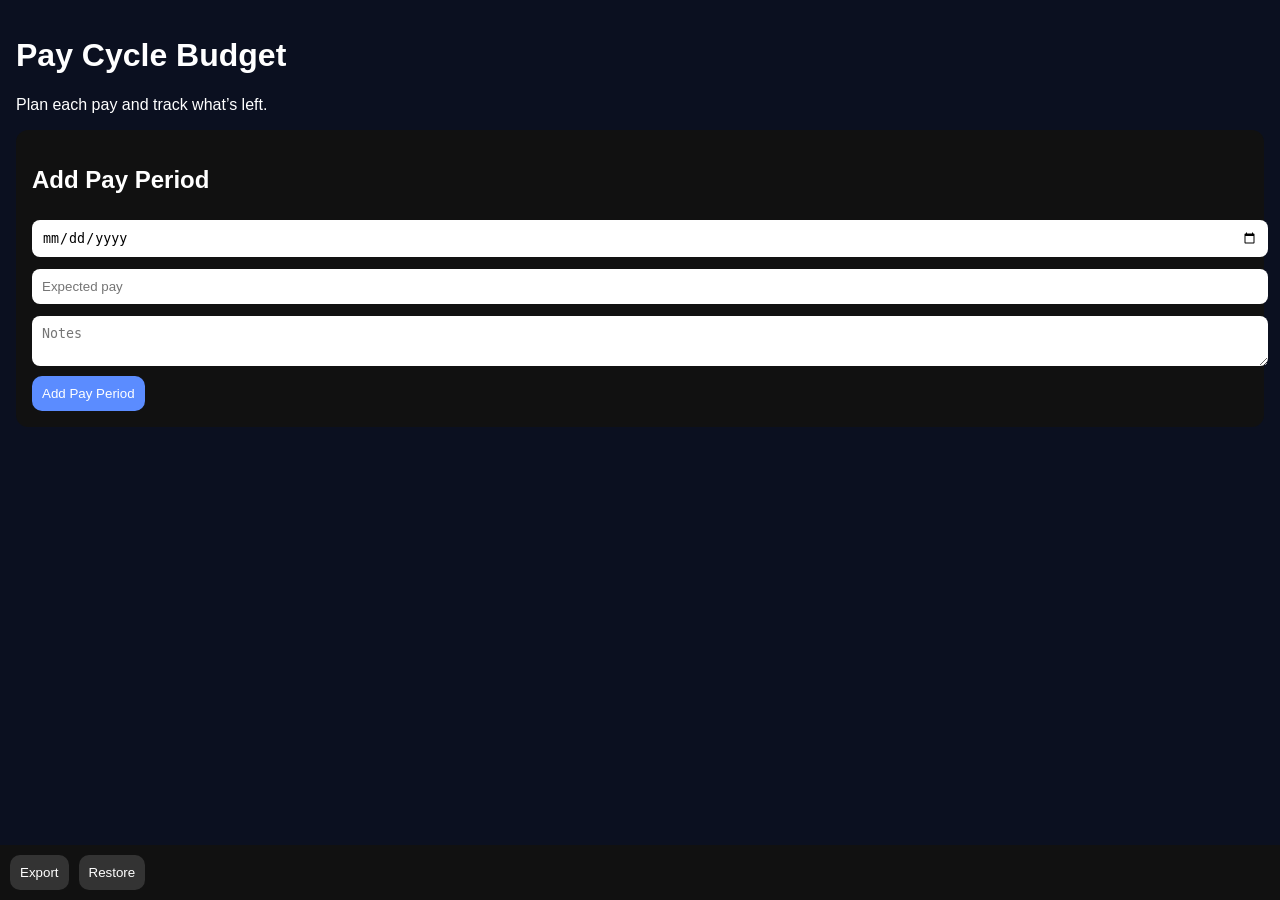
==== index.html @ a3f88817 "Add files via upload" ====
<!doctype html>
<html lang="en">
<head>
<meta charset="utf-8">
<meta name="viewport" content="width=device-width,initial-scale=1">
<title>Pay Cycle Budget</title>
<link rel="stylesheet" href="styles.css">
</head>
<body>

<div class="app-shell">

  <header class="hero">
    <h1>Pay Cycle Budget</h1>
    <p>Plan each pay and track what’s left.</p>
  </header>

  <section id="summary" class="summary-grid"></section>

  <section id="cardsTab">
    <div class="panel">
      <h2>Add Pay Period</h2>

      <input id="payDate" type="date">
      <input id="payAmt" type="number" placeholder="Expected pay">
      <textarea id="payNote" placeholder="Notes"></textarea>

      <button class="btn btn-primary" onclick="addPay()">Add Pay Period</button>
    </div>

    <div id="list"></div>
  </section>

</div>

<footer class="footer-actions">
  <button class="btn btn-secondary" onclick="exportData()">Export</button>
  <button class="btn btn-secondary" onclick="document.getElementById('importFile').click()">Restore</button>
  <input id="importFile" type="file" accept="application/json" style="display:none" onchange="importData(event)">
</footer>

<script src="app.js"></script>
</body>
</html>
---- styles.css ----
body{font-family:Arial;background:#0b1020;color:#fff;margin:0}
.app-shell{padding:16px}
.panel{background:#111;padding:16px;border-radius:12px;margin-bottom:16px}
input,textarea{width:100%;margin:6px 0;padding:10px;border-radius:8px;border:none}
.btn{padding:10px;border-radius:10px;border:none;cursor:pointer}
.btn-primary{background:#5b8cff;color:white}
.btn-secondary{background:#333;color:white}
.footer-actions{position:fixed;bottom:0;left:0;right:0;padding:10px;background:#111;display:flex;gap:10px}
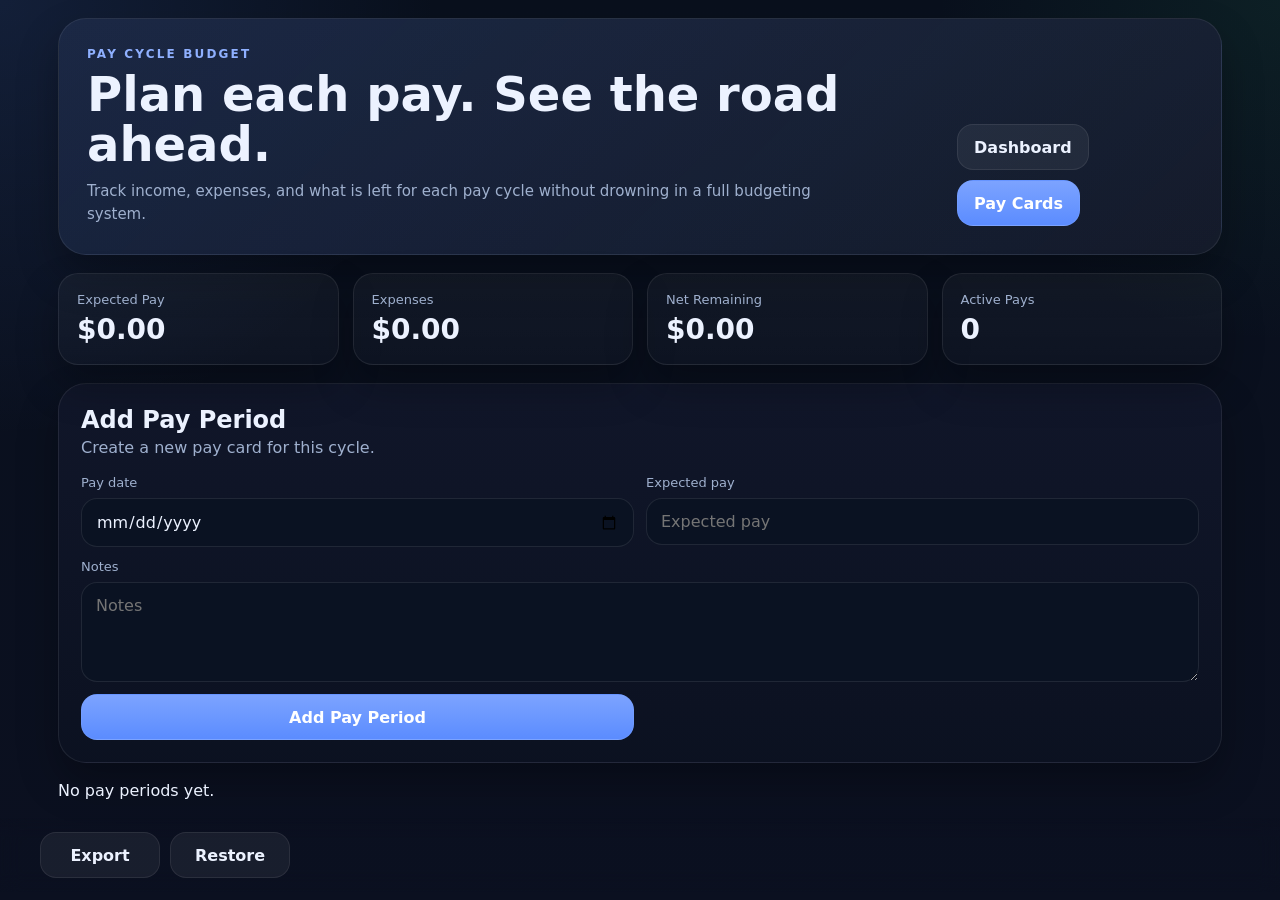
==== commit 4203c23f: "Add files via upload" ====
--- a/index.html
+++ b/index.html
@@ -1,44 +1,74 @@
 <!doctype html>
 <html lang="en">
 <head>
-<meta charset="utf-8">
-<meta name="viewport" content="width=device-width,initial-scale=1">
-<title>Pay Cycle Budget</title>
-<link rel="stylesheet" href="styles.css">
+  <meta charset="utf-8">
+  <meta name="viewport" content="width=device-width,initial-scale=1">
+  <title>Pay Cycle Budget</title>
+  <link rel="stylesheet" href="styles.css">
 </head>
 <body>
+  <div class="app-shell">
+    <header class="hero">
+      <div class="hero-copy">
+        <p class="eyebrow">Pay Cycle Budget</p>
+        <h1>Plan each pay. See the road ahead.</h1>
+        <p class="hero-text">
+          Track income, expenses, and what is left for each pay cycle without drowning in a full budgeting system.
+        </p>
+      </div>
+      <div class="hero-actions">
+        <button class="btn btn-secondary" onclick="showTab('dashboard')">Dashboard</button>
+        <button class="btn btn-primary" onclick="showTab('cards')">Pay Cards</button>
+      </div>
+    </header>
 
-<div class="app-shell">
+    <section id="summary" class="summary-grid"></section>
 
-  <header class="hero">
-    <h1>Pay Cycle Budget</h1>
-    <p>Plan each pay and track what’s left.</p>
-  </header>
+    <section id="cardsTab" class="tab-section">
+      <div class="panel add-pay-panel">
+        <div class="panel-header">
+          <h2>Add Pay Period</h2>
+          <p>Create a new pay card for this cycle.</p>
+        </div>
 
-  <section id="summary" class="summary-grid"></section>
+        <div class="form-grid">
+          <label class="field">
+            <span>Pay date</span>
+            <input id="payDate" type="date">
+          </label>
 
-  <section id="cardsTab">
-    <div class="panel">
-      <h2>Add Pay Period</h2>
+          <label class="field">
+            <span>Expected pay</span>
+            <input id="payAmt" type="number" step="0.01" placeholder="Expected pay">
+          </label>
+        </div>
 
-      <input id="payDate" type="date">
-      <input id="payAmt" type="number" placeholder="Expected pay">
-      <textarea id="payNote" placeholder="Notes"></textarea>
+        <label class="field">
+          <span>Notes</span>
+          <textarea id="payNote" placeholder="Notes"></textarea>
+        </label>
 
-      <button class="btn btn-primary" onclick="addPay()">Add Pay Period</button>
+        <div class="panel-actions">
+          <button class="btn btn-primary" onclick="addPay()">Add Pay Period</button>
+        </div>
+      </div>
+
+      <div class="cards-grid" id="list"></div>
+    </section>
+
+    <section id="dashboardTab" class="tab-section" style="display:none;">
+      <div class="panel" id="dashboard"></div>
+    </section>
+  </div>
+
+  <footer class="bottom-bar">
+    <div class="bottom-bar-inner">
+      <button class="btn btn-secondary" onclick="exportData()">Export</button>
+      <button class="btn btn-secondary" onclick="document.getElementById('importFile').click()">Restore</button>
+      <input id="importFile" type="file" accept="application/json" style="display:none" onchange="importData(event)">
     </div>
+  </footer>
 
-    <div id="list"></div>
-  </section>
-
-</div>
-
-<footer class="footer-actions">
-  <button class="btn btn-secondary" onclick="exportData()">Export</button>
-  <button class="btn btn-secondary" onclick="document.getElementById('importFile').click()">Restore</button>
-  <input id="importFile" type="file" accept="application/json" style="display:none" onchange="importData(event)">
-</footer>
-
-<script src="app.js"></script>
+  <script src="app.js?v=5"></script>
 </body>
 </html>
--- a/styles.css
+++ b/styles.css
@@ -1,8 +1,427 @@
-body{font-family:Arial;background:#0b1020;color:#fff;margin:0}
-.app-shell{padding:16px}
-.panel{background:#111;padding:16px;border-radius:12px;margin-bottom:16px}
-input,textarea{width:100%;margin:6px 0;padding:10px;border-radius:8px;border:none}
-.btn{padding:10px;border-radius:10px;border:none;cursor:pointer}
-.btn-primary{background:#5b8cff;color:white}
-.btn-secondary{background:#333;color:white}
-.footer-actions{position:fixed;bottom:0;left:0;right:0;padding:10px;background:#111;display:flex;gap:10px}
+:root{
+  --bg:#0b1020;
+  --bg-2:#11172a;
+  --panel:#121a2b;
+  --panel-2:#0f1626;
+  --border:rgba(255,255,255,0.08);
+  --text:#ecf2ff;
+  --muted:#9fb0ce;
+  --primary:#5b8cff;
+  --primary-2:#7ca3ff;
+  --danger:#d95c5c;
+  --success:#2ea76a;
+  --warning:#d7a23d;
+  --shadow:0 20px 40px rgba(0,0,0,0.28);
+  --radius-xl:28px;
+  --radius-lg:20px;
+  --radius-md:14px;
+}
+*{box-sizing:border-box}
+html,body{margin:0;padding:0}
+body{
+  font-family:Inter,ui-sans-serif,system-ui,-apple-system,"Segoe UI",Roboto,Arial,sans-serif;
+  background:
+    radial-gradient(circle at top left, rgba(91,140,255,0.12), transparent 28%),
+    radial-gradient(circle at top right, rgba(46,167,106,0.10), transparent 22%),
+    linear-gradient(180deg, #09101d 0%, #0b1020 100%);
+  color:var(--text);
+  min-height:100vh;
+}
+.app-shell{
+  max-width:1200px;
+  margin:0 auto;
+  padding:18px;
+}
+.hero{
+  display:flex;
+  gap:20px;
+  justify-content:space-between;
+  align-items:flex-end;
+  padding:28px;
+  border:1px solid var(--border);
+  border-radius:var(--radius-xl);
+  background:
+    linear-gradient(135deg, rgba(91,140,255,0.12), rgba(255,255,255,0.02)),
+    linear-gradient(180deg, var(--panel) 0%, var(--panel-2) 100%);
+  box-shadow:var(--shadow);
+}
+.eyebrow{
+  margin:0 0 8px;
+  color:#8fb0ff;
+  text-transform:uppercase;
+  letter-spacing:.18em;
+  font-size:12px;
+  font-weight:700;
+}
+.hero h1{
+  margin:0 0 10px;
+  font-size:clamp(2rem,4vw,3rem);
+  line-height:1.05;
+}
+.hero-text{
+  margin:0;
+  max-width:760px;
+  color:var(--muted);
+  font-size:15px;
+  line-height:1.55;
+}
+.hero-actions{
+  display:flex;
+  gap:10px;
+  flex-wrap:wrap;
+}
+.summary-grid{
+  display:grid;
+  grid-template-columns:repeat(4,1fr);
+  gap:14px;
+  margin:18px 0;
+}
+.stat-card{
+  border:1px solid var(--border);
+  border-radius:var(--radius-lg);
+  background:linear-gradient(180deg, rgba(255,255,255,0.04), rgba(255,255,255,0.02));
+  box-shadow:var(--shadow);
+  padding:18px;
+}
+.stat-label{
+  color:var(--muted);
+  font-size:13px;
+  margin-bottom:8px;
+}
+.stat-value{
+  font-size:28px;
+  font-weight:700;
+  line-height:1.1;
+}
+.tab-section{margin-top:16px}
+.panel{
+  border:1px solid var(--border);
+  border-radius:var(--radius-xl);
+  background:linear-gradient(180deg, rgba(17,23,42,0.96), rgba(12,18,33,0.96));
+  box-shadow:var(--shadow);
+  padding:22px;
+}
+.add-pay-panel{margin-bottom:18px}
+.panel-header h2{
+  margin:0 0 4px;
+  font-size:24px;
+}
+.panel-header p{
+  margin:0 0 18px;
+  color:var(--muted);
+}
+.form-grid{
+  display:grid;
+  grid-template-columns:repeat(2,1fr);
+  gap:12px;
+}
+.field{
+  display:flex;
+  flex-direction:column;
+  gap:8px;
+  margin-bottom:12px;
+}
+.field span{
+  color:var(--muted);
+  font-size:13px;
+}
+input,textarea,button{
+  font:inherit;
+}
+input,textarea{
+  width:100%;
+  background:#0a1222;
+  color:var(--text);
+  border:1px solid rgba(255,255,255,0.09);
+  border-radius:16px;
+  padding:13px 14px;
+  outline:none;
+}
+input:focus,textarea:focus{
+  border-color:rgba(91,140,255,0.8);
+  box-shadow:0 0 0 4px rgba(91,140,255,0.14);
+}
+textarea{
+  min-height:100px;
+  resize:vertical;
+}
+ .btn{
+  border:1px solid rgba(255,255,255,0.08);
+  border-radius:16px;
+  padding:12px 16px;
+  cursor:pointer;
+  transition:transform .14s ease, opacity .14s ease, background .14s ease, border-color .14s ease;
+  box-shadow:none;
+  font-weight:600;
+  min-height:46px;
+  display:inline-flex;
+  align-items:center;
+  justify-content:center;
+  text-align:center;
+  white-space:nowrap;
+}
+.btn:hover{transform:translateY(-1px)}
+.btn:active{transform:translateY(0)}
+.btn-primary{
+  background:linear-gradient(180deg, var(--primary-2), var(--primary));
+  color:white;
+  border-color:rgba(124,163,255,0.35);
+}
+.btn-secondary{
+  background:rgba(255,255,255,0.06);
+  color:var(--text);
+  border:1px solid rgba(255,255,255,0.08);
+}
+.btn-danger{
+  background:rgba(217,92,92,0.18);
+  color:#ffb4b4;
+  border:1px solid rgba(217,92,92,0.22);
+}
+.panel-actions{
+  display:grid;
+  grid-template-columns:repeat(2,minmax(0,1fr));
+  gap:12px;
+  margin-top:8px;
+}
+.panel-actions .btn{
+  width:100%;
+}
+.card-actions{
+  display:grid;
+  grid-template-columns:repeat(2,minmax(0,1fr));
+  gap:10px;
+  margin-top:14px;
+}
+.card-actions .btn{
+  width:100%;
+}
+.expense-buttons{
+  display:flex;
+  gap:6px;
+  justify-content:flex-end;
+  margin-top:8px;
+}
+.tick{
+  min-width:44px;
+}
+.tick.paid{
+  background:rgba(46,167,106,0.22);
+  color:#a5edc2;
+  border:1px solid rgba(46,167,106,0.25);
+}
+.cards-grid{
+  display:grid;
+  grid-template-columns:repeat(auto-fit,minmax(340px,1fr));
+  gap:16px;
+}
+.pay-card{
+  border:1px solid var(--border);
+  border-radius:26px;
+  background:linear-gradient(180deg, rgba(18,26,43,0.98), rgba(13,19,34,0.98));
+  box-shadow:var(--shadow);
+  overflow:hidden;
+}
+.pay-stripe{height:8px}
+.pay-stripe.ok{background:linear-gradient(90deg, #2ea76a, #58c78e)}
+.pay-stripe.tight{background:linear-gradient(90deg, #d7a23d, #f1ca61)}
+.pay-stripe.red{background:linear-gradient(90deg, #d95c5c, #ef8b8b)}
+.pay-content{padding:18px}
+.pay-head{
+  display:flex;
+  justify-content:space-between;
+  align-items:flex-start;
+  gap:12px;
+}
+.pay-date{
+  font-size:20px;
+  font-weight:700;
+  margin-bottom:6px;
+}
+.pay-note{
+  color:var(--muted);
+  font-size:13px;
+  line-height:1.45;
+}
+.badge{
+  padding:7px 11px;
+  border-radius:999px;
+  font-size:12px;
+  font-weight:700;
+  border:1px solid transparent;
+}
+.badge.ok{background:rgba(46,167,106,0.16);color:#90e1b3;border-color:rgba(46,167,106,0.22)}
+.badge.tight{background:rgba(215,162,61,0.16);color:#ffd98b;border-color:rgba(215,162,61,0.22)}
+.badge.red{background:rgba(217,92,92,0.16);color:#ffb3b3;border-color:rgba(217,92,92,0.22)}
+.money-grid{
+  display:grid;
+  grid-template-columns:repeat(3,1fr);
+  gap:10px;
+  margin:16px 0 14px;
+}
+.money-box{
+  border:1px solid rgba(255,255,255,0.08);
+  border-radius:18px;
+  background:rgba(255,255,255,0.03);
+  padding:14px;
+}
+.money-label{
+  font-size:12px;
+  color:var(--muted);
+  margin-bottom:8px;
+}
+.money-value{
+  font-size:18px;
+  font-weight:700;
+}
+.expenses-wrap{
+  margin-top:14px;
+  padding-top:14px;
+  border-top:1px solid rgba(255,255,255,0.08);
+}
+.expense-list{
+  display:grid;
+  gap:10px;
+}
+.expense-row{
+  display:grid;
+  grid-template-columns:minmax(0,1fr) auto;
+  gap:10px;
+  padding:12px;
+  border:1px solid rgba(255,255,255,0.07);
+  border-radius:18px;
+  background:rgba(10,18,34,0.88);
+  align-items:start;
+}
+.expense-row.paid{
+  opacity:.55;
+}
+.expense-name{
+  font-weight:600;
+  white-space:nowrap;
+  overflow:hidden;
+  text-overflow:ellipsis;
+}
+.expense-cat{
+  margin-top:4px;
+  color:var(--muted);
+  font-size:12px;
+}
+.expense-right{
+  min-width:118px;
+  text-align:right;
+}
+.expense-amount{
+  font-weight:700;
+  margin-bottom:8px;
+}
+.tick{
+  min-width:42px;
+}
+.tick.paid{
+  background:rgba(46,167,106,0.22);
+  color:#a5edc2;
+  border:1px solid rgba(46,167,106,0.25);
+}
+.empty-state{
+  color:var(--muted);
+  padding:12px 0 2px;
+}
+.dashboard-title{
+  margin:0 0 6px;
+  font-size:24px;
+}
+.dashboard-text{
+  margin:0 0 18px;
+  color:var(--muted);
+}
+.dashboard-list{
+  display:grid;
+  gap:10px;
+  margin-bottom:18px;
+}
+.dashboard-row{
+  display:grid;
+  grid-template-columns:1.2fr 1fr 1fr 1fr;
+  gap:10px;
+  align-items:center;
+  border:1px solid rgba(255,255,255,0.07);
+  border-radius:18px;
+  background:rgba(10,18,34,0.88);
+  padding:14px;
+}
+.dashboard-row.header{
+  background:transparent;
+  border-style:dashed;
+  color:var(--muted);
+  font-size:12px;
+  text-transform:uppercase;
+  letter-spacing:.06em;
+}
+.remain-ok{color:#90e1b3;font-weight:700}
+.remain-tight{color:#ffd98b;font-weight:700}
+.remain-red{color:#ffb3b3;font-weight:700}
+.chart-card{
+  border:1px solid rgba(255,255,255,0.07);
+  border-radius:20px;
+  background:rgba(10,18,34,0.88);
+  padding:16px;
+}
+.chart-title{
+  margin:0 0 10px;
+  font-size:18px;
+}
+.chart-wrap{
+  width:100%;
+}
+#monthlyChart{
+  width:100%;
+  height:280px;
+  background:rgba(255,255,255,0.02);
+  border-radius:16px;
+  display:block;
+}
+@media (max-width:900px){
+  .summary-grid{grid-template-columns:repeat(2,1fr)}
+  .hero{flex-direction:column;align-items:flex-start}
+}
+@media (max-width:760px){
+  .money-grid{grid-template-columns:1fr}
+  .dashboard-row{grid-template-columns:1fr;gap:8px}
+  .dashboard-row.header{display:none}
+}
+@media (max-width:640px){
+  .form-grid,.summary-grid{grid-template-columns:1fr}
+  .panel-actions,
+  .card-actions{grid-template-columns:1fr 1fr}
+  .app-shell{padding:12px}
+  .panel,.hero{padding:18px}
+}
+
+
+.bottom-bar{
+  position:sticky;
+  bottom:0;
+  padding:14px 18px calc(14px + env(safe-area-inset-bottom));
+  background:linear-gradient(180deg, rgba(11,16,32,0.1), rgba(11,16,32,0.94) 25%);
+  backdrop-filter:blur(10px);
+}
+.bottom-bar-inner{
+  max-width:1200px;
+  margin:0 auto;
+  display:flex;
+  gap:10px;
+  justify-content:flex-start;
+}
+.bottom-bar-inner .btn{
+  min-width:120px;
+}
+@media (max-width:640px){
+  .bottom-bar-inner{
+    display:grid;
+    grid-template-columns:1fr 1fr;
+  }
+  .bottom-bar-inner .btn{
+    width:100%;
+    min-width:0;
+  }
+}
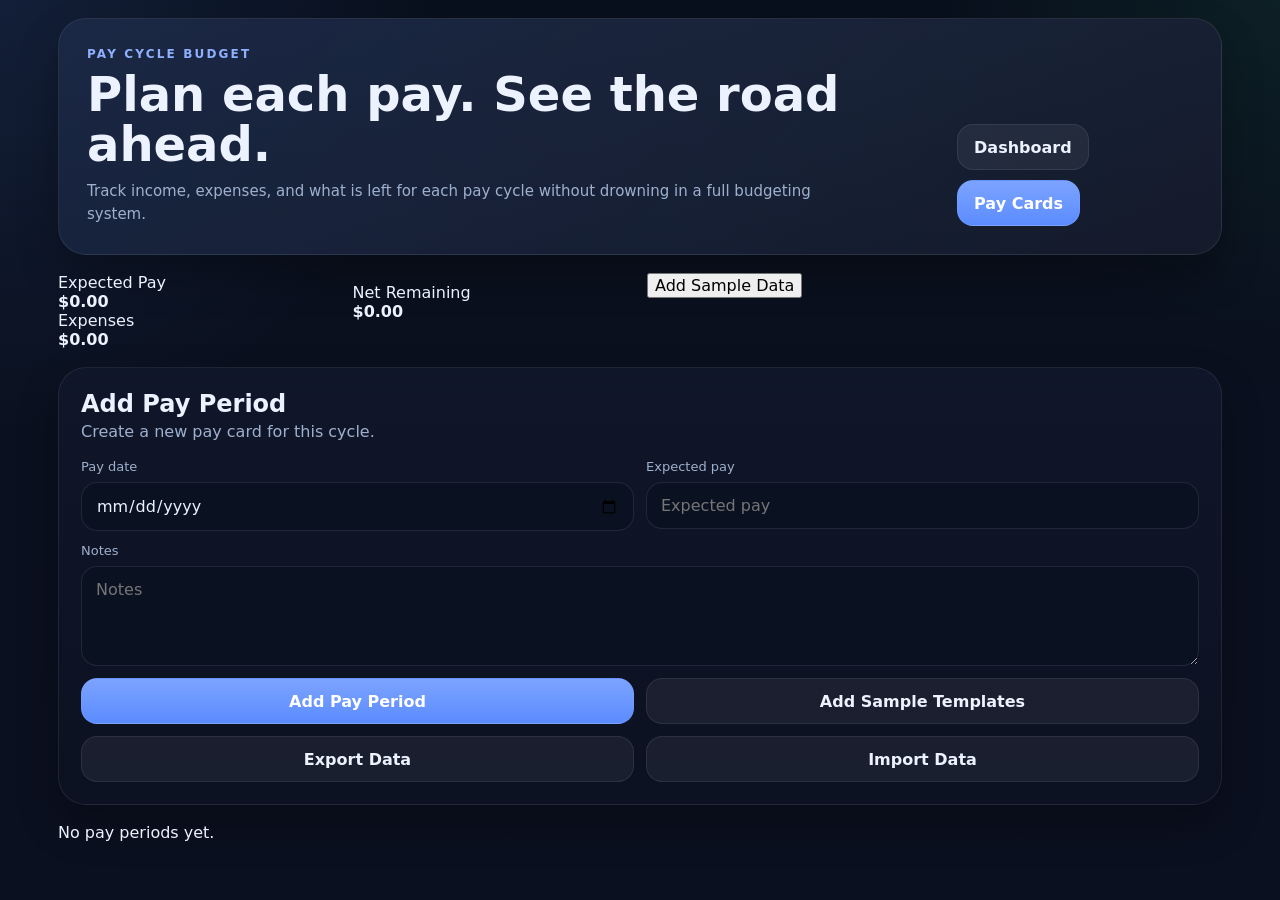
==== commit 25ba1b5d: "Add files via upload" ====
--- a/index.html
+++ b/index.html
@@ -50,6 +50,10 @@
 
         <div class="panel-actions">
           <button class="btn btn-primary" onclick="addPay()">Add Pay Period</button>
+          <button class="btn btn-secondary" onclick="seed()">Add Sample Templates</button>
+          <button class="btn btn-secondary" onclick="exportData()">Export Data</button>
+          <button class="btn btn-secondary" onclick="document.getElementById('importFile').click()">Import Data</button>
+          <input id="importFile" type="file" accept="application/json" style="display:none" onchange="importData(event)">
         </div>
       </div>
 
@@ -61,14 +65,6 @@
     </section>
   </div>
 
-  <footer class="bottom-bar">
-    <div class="bottom-bar-inner">
-      <button class="btn btn-secondary" onclick="exportData()">Export</button>
-      <button class="btn btn-secondary" onclick="document.getElementById('importFile').click()">Restore</button>
-      <input id="importFile" type="file" accept="application/json" style="display:none" onchange="importData(event)">
-    </div>
-  </footer>
-
-  <script src="app.js?v=5"></script>
+  <script src="app.js?v=4"></script>
 </body>
 </html>
--- a/styles.css
+++ b/styles.css
@@ -396,32 +396,3 @@
   .app-shell{padding:12px}
   .panel,.hero{padding:18px}
 }
-
-
-.bottom-bar{
-  position:sticky;
-  bottom:0;
-  padding:14px 18px calc(14px + env(safe-area-inset-bottom));
-  background:linear-gradient(180deg, rgba(11,16,32,0.1), rgba(11,16,32,0.94) 25%);
-  backdrop-filter:blur(10px);
-}
-.bottom-bar-inner{
-  max-width:1200px;
-  margin:0 auto;
-  display:flex;
-  gap:10px;
-  justify-content:flex-start;
-}
-.bottom-bar-inner .btn{
-  min-width:120px;
-}
-@media (max-width:640px){
-  .bottom-bar-inner{
-    display:grid;
-    grid-template-columns:1fr 1fr;
-  }
-  .bottom-bar-inner .btn{
-    width:100%;
-    min-width:0;
-  }
-}
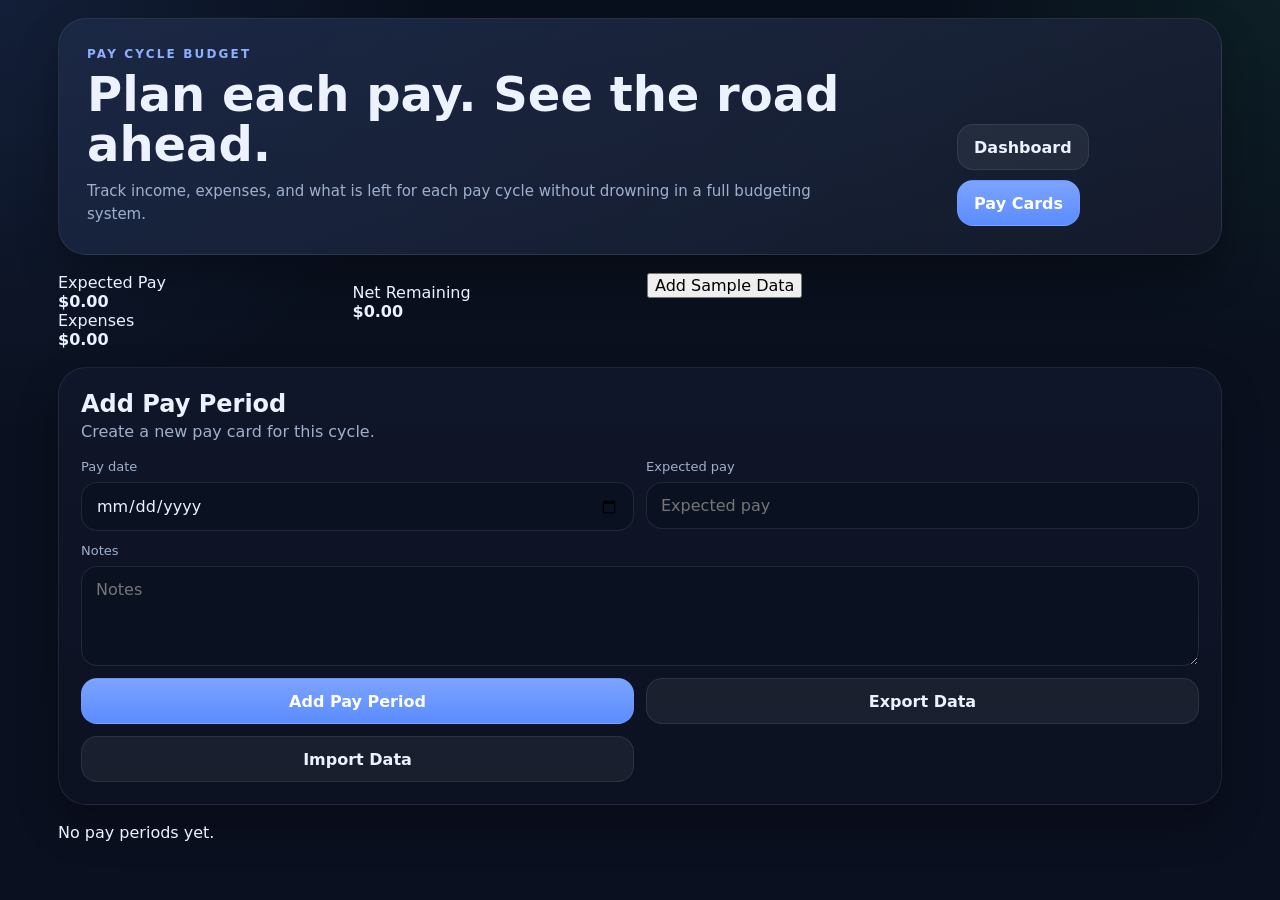
==== commit 22dc54af: "Add files via upload" ====
--- a/index.html
+++ b/index.html
@@ -50,7 +50,6 @@
 
         <div class="panel-actions">
           <button class="btn btn-primary" onclick="addPay()">Add Pay Period</button>
-          <button class="btn btn-secondary" onclick="seed()">Add Sample Templates</button>
           <button class="btn btn-secondary" onclick="exportData()">Export Data</button>
           <button class="btn btn-secondary" onclick="document.getElementById('importFile').click()">Import Data</button>
           <input id="importFile" type="file" accept="application/json" style="display:none" onchange="importData(event)">
--- a/styles.css
+++ b/styles.css
@@ -396,3 +396,32 @@
   .app-shell{padding:12px}
   .panel,.hero{padding:18px}
 }
+
+
+.btn-icon{
+  width:46px;
+  min-width:46px;
+  height:46px;
+  padding:0;
+  display:inline-flex;
+  align-items:center;
+  justify-content:center;
+  font-size:18px;
+}
+
+.card-actions{
+  display:grid;
+  grid-template-columns:1.5fr auto 1fr auto;
+  gap:10px;
+  margin-top:14px;
+}
+
+.card-actions .btn{
+  width:100%;
+}
+
+@media (max-width:640px){
+  .card-actions{
+    grid-template-columns:1fr 46px 1fr 46px;
+  }
+}
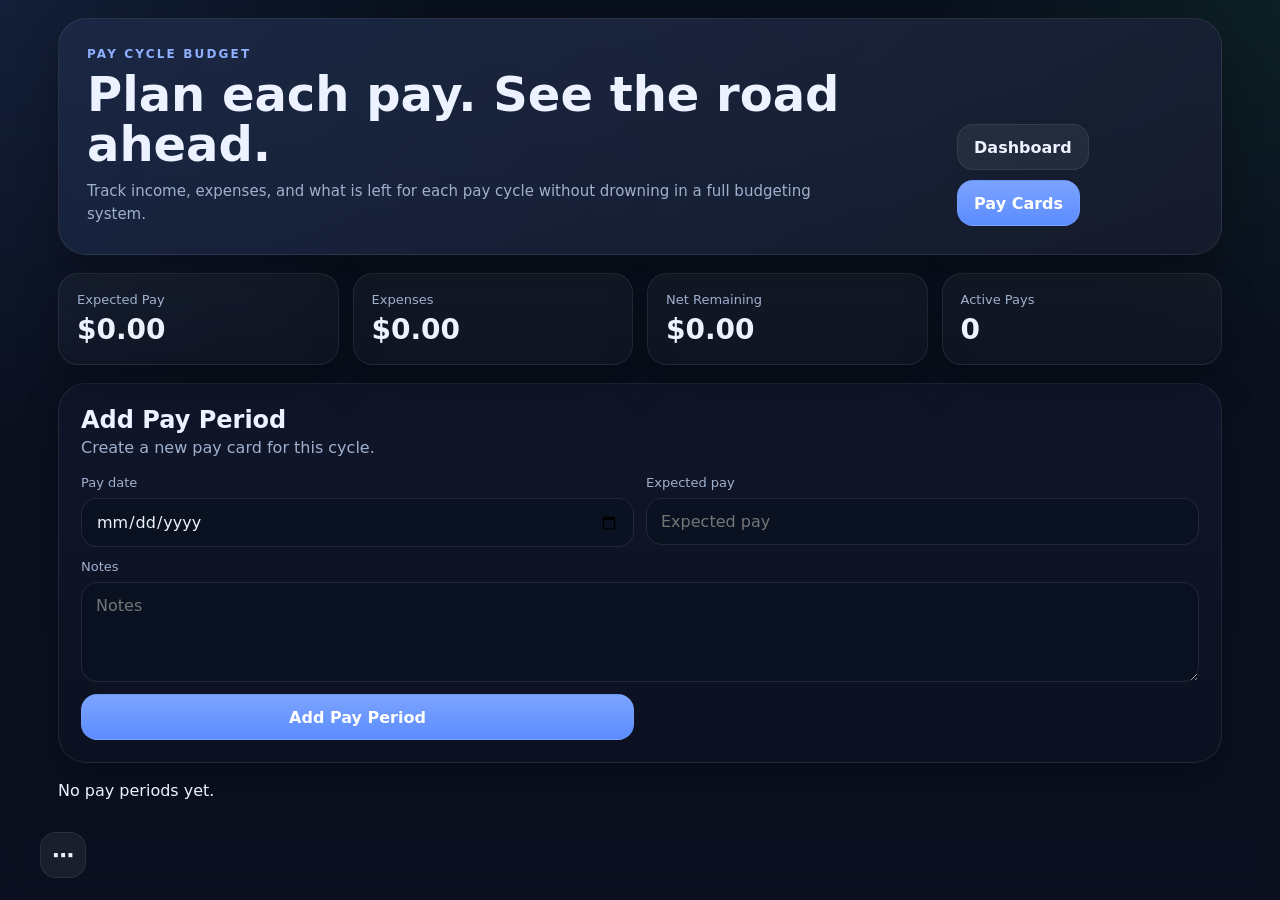
==== commit 5b72a69b: "Add files via upload" ====
--- a/index.html
+++ b/index.html
@@ -50,9 +50,6 @@
 
         <div class="panel-actions">
           <button class="btn btn-primary" onclick="addPay()">Add Pay Period</button>
-          <button class="btn btn-secondary" onclick="exportData()">Export Data</button>
-          <button class="btn btn-secondary" onclick="document.getElementById('importFile').click()">Import Data</button>
-          <input id="importFile" type="file" accept="application/json" style="display:none" onchange="importData(event)">
         </div>
       </div>
 
@@ -64,6 +61,19 @@
     </section>
   </div>
 
-  <script src="app.js?v=4"></script>
+  <footer class="bottom-bar">
+    <div class="bottom-bar-inner">
+      <div class="menu-wrap">
+        <button class="btn btn-secondary menu-btn" onclick="toggleGlobalMenu()" title="Menu">⋯</button>
+        <div id="globalMenu" class="menu-panel" style="display:none;">
+          <button class="btn btn-secondary" onclick="exportData()">Export</button>
+          <button class="btn btn-secondary" onclick="document.getElementById('importFile').click()">Import</button>
+          <input id="importFile" type="file" accept="application/json" style="display:none" onchange="importData(event)">
+        </div>
+      </div>
+    </div>
+  </footer>
+
+  <script src="app.js?v=6"></script>
 </body>
 </html>
--- a/styles.css
+++ b/styles.css
@@ -425,3 +425,97 @@
     grid-template-columns:1fr 46px 1fr 46px;
   }
 }
+
+
+.cards-grid{
+  gap:24px !important;
+}
+
+.pay-card{
+  margin-bottom:6px;
+}
+
+.card-actions{
+  margin-bottom:18px;
+}
+
+.expenses-wrap{
+  margin-top:20px;
+  padding-top:20px;
+}
+
+.expense-list{
+  gap:14px;
+}
+
+.pay-note{
+  margin-bottom:10px;
+}
+
+.money-grid{
+  margin-bottom:18px;
+}
+
+.menu-wrap{
+  position:relative;
+}
+
+.menu-btn{
+  width:46px;
+  min-width:46px;
+  height:46px;
+  padding:0;
+  display:inline-flex;
+  align-items:center;
+  justify-content:center;
+  font-size:22px;
+}
+
+.menu-panel{
+  position:absolute;
+  right:0;
+  top:54px;
+  z-index:20;
+  min-width:150px;
+  background:linear-gradient(180deg, rgba(18,26,43,0.98), rgba(13,19,34,0.98));
+  border:1px solid rgba(255,255,255,0.08);
+  border-radius:16px;
+  box-shadow:0 20px 40px rgba(0,0,0,0.35);
+  padding:8px;
+  display:grid;
+  gap:8px;
+}
+
+.menu-panel .btn{
+  width:100%;
+  justify-content:flex-start;
+  min-height:42px;
+}
+
+@media (max-width:640px){
+  .cards-grid{
+    gap:20px !important;
+  }
+}
+
+.bottom-bar{
+  position:sticky;
+  bottom:0;
+  padding:14px 18px calc(14px + env(safe-area-inset-bottom));
+  background:linear-gradient(180deg, rgba(11,16,32,0.1), rgba(11,16,32,0.94) 25%);
+  backdrop-filter:blur(10px);
+}
+.bottom-bar-inner{
+  max-width:1200px;
+  margin:0 auto;
+  display:flex;
+  gap:10px;
+  justify-content:flex-start;
+}
+
+.pay-card{
+  border:1px solid rgba(120,170,255,0.28) !important;
+}
+.pay-card:hover{
+  border-color:rgba(120,170,255,0.45) !important;
+}
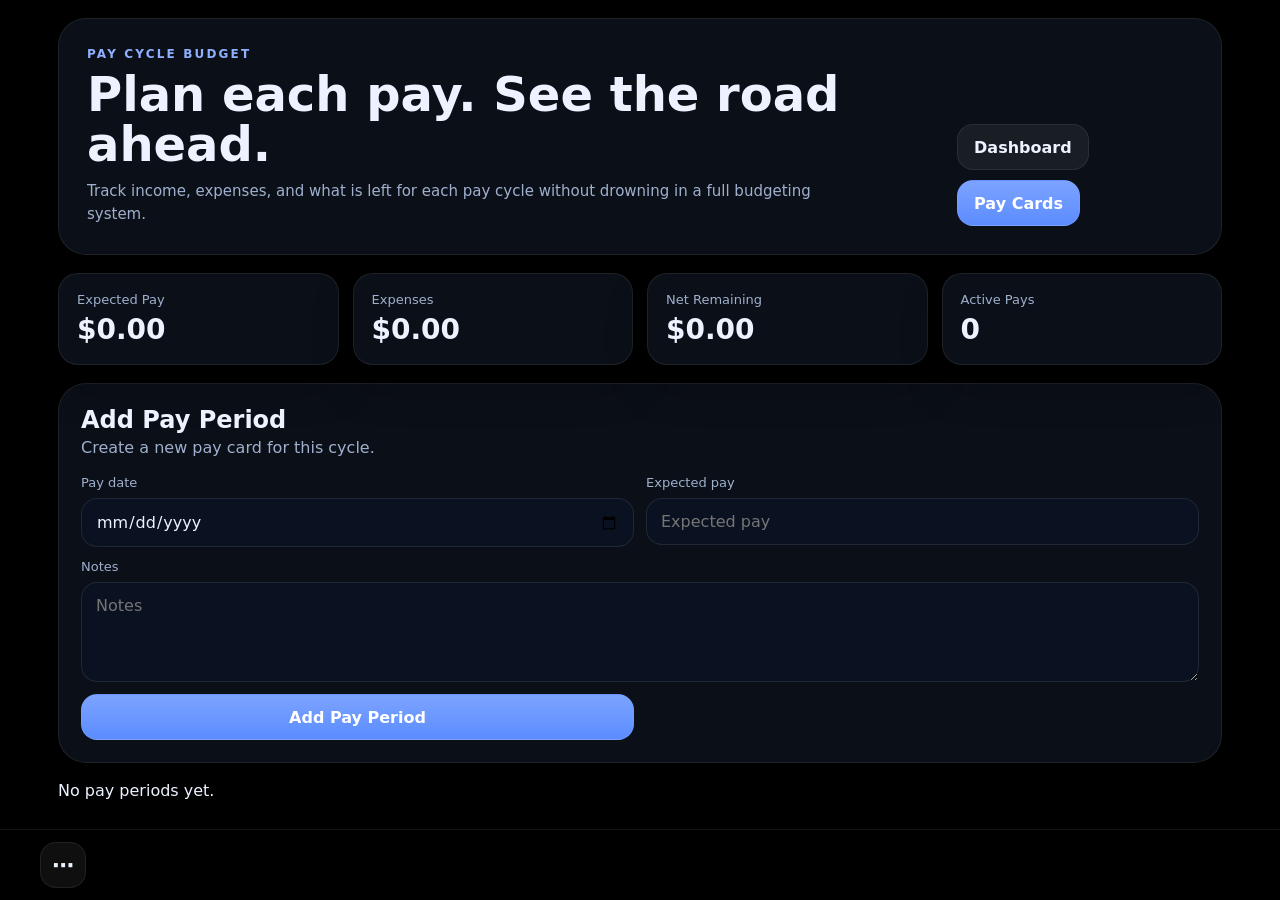
==== commit 21a103a1: "Add files via upload" ====
--- a/index.html
+++ b/index.html
@@ -65,7 +65,7 @@
     <div class="bottom-bar-inner">
       <div class="menu-wrap">
         <button class="btn btn-secondary menu-btn" onclick="toggleGlobalMenu()" title="Menu">⋯</button>
-        <div id="globalMenu" class="menu-panel" style="display:none;">
+        <div id="globalMenu" class="menu-panel menu-panel-up" style="display:none;">
           <button class="btn btn-secondary" onclick="exportData()">Export</button>
           <button class="btn btn-secondary" onclick="document.getElementById('importFile').click()">Import</button>
           <input id="importFile" type="file" accept="application/json" style="display:none" onchange="importData(event)">
--- a/styles.css
+++ b/styles.css
@@ -519,3 +519,97 @@
 .pay-card:hover{
   border-color:rgba(120,170,255,0.45) !important;
 }
+
+
+body{
+  background:#000 !important;
+}
+
+.hero,
+.panel,
+.pay-card,
+.stat-card,
+.dashboard-row,
+.chart-card,
+.expense-row{
+  background:#0b0f17 !important;
+}
+
+.pay-card{
+  border:1px solid rgba(180,180,180,0.30) !important;
+  box-shadow:none !important;
+  padding:18px !important;
+  border-radius:22px !important;
+}
+
+.pay-card:hover{
+  border-color:rgba(220,220,220,0.46) !important;
+}
+
+.cards-grid{
+  gap:24px !important;
+}
+
+.expenses-wrap,
+.exp{
+  margin-top:22px !important;
+  padding-top:18px !important;
+  border-top:1px solid rgba(255,255,255,0.08) !important;
+}
+
+.expense-list{
+  gap:14px !important;
+}
+
+.expense-row{
+  border:1px solid rgba(255,255,255,0.06) !important;
+  border-radius:16px !important;
+  padding:14px !important;
+}
+
+.bottom-bar{
+  position:fixed !important;
+  left:0;
+  right:0;
+  bottom:0;
+  z-index:50;
+  padding:12px 16px calc(12px + env(safe-area-inset-bottom));
+  background:rgba(0,0,0,0.88) !important;
+  backdrop-filter:blur(10px);
+  border-top:1px solid rgba(255,255,255,0.08);
+}
+
+.bottom-bar-inner{
+  max-width:1200px;
+  margin:0 auto;
+  display:flex;
+  justify-content:flex-start;
+}
+
+.menu-panel{
+  position:absolute;
+  right:0;
+  top:54px;
+  z-index:60;
+  min-width:160px;
+  background:#111723 !important;
+  border:1px solid rgba(255,255,255,0.10);
+  border-radius:16px;
+  box-shadow:0 18px 36px rgba(0,0,0,0.45);
+  padding:8px;
+  display:grid;
+  gap:8px;
+}
+
+.menu-panel-up{
+  top:auto !important;
+  bottom:54px !important;
+}
+
+.menu-wrap{
+  position:relative;
+}
+
+.app-shell{
+  padding-bottom:90px !important;
+}
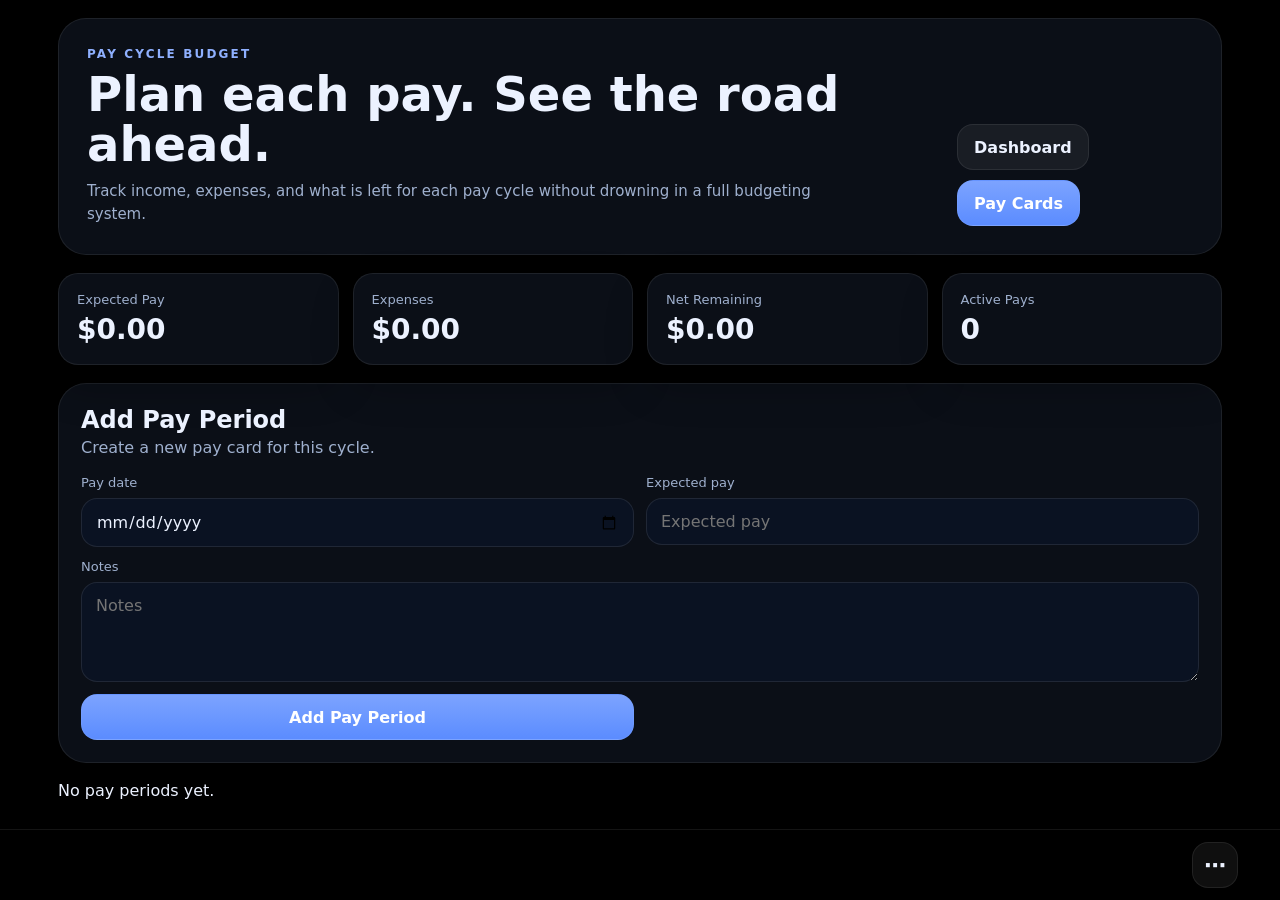
==== commit 913ebb82: "Add files via upload" ====
--- a/index.html
+++ b/index.html
@@ -4,6 +4,11 @@
   <meta charset="utf-8">
   <meta name="viewport" content="width=device-width,initial-scale=1">
   <title>Pay Cycle Budget</title>
+  <link rel="manifest" href="manifest.json">
+  <meta name="theme-color" content="#000000">
+  <link rel="icon" href="icon.svg" type="image/svg+xml">
+  <link rel="apple-touch-icon" href="icon-192.svg">
+
   <link rel="stylesheet" href="styles.css">
 </head>
 <body>
@@ -75,5 +80,14 @@
   </footer>
 
   <script src="app.js?v=6"></script>
+
+  <script>
+    if ('serviceWorker' in navigator) {
+      window.addEventListener('load', function () {
+        navigator.serviceWorker.register('./service-worker.js');
+      });
+    }
+  </script>
+
 </body>
 </html>
--- a/styles.css
+++ b/styles.css
@@ -613,3 +613,296 @@
 .app-shell{
   padding-bottom:90px !important;
 }
+
+
+/* Stronger pay card container separation */
+.pay-card{
+  background:#0b0f17 !important;
+  border:1px solid rgba(210,210,210,0.20) !important;
+  border-radius:24px !important;
+  padding:20px !important;
+  box-shadow:0 10px 28px rgba(0,0,0,0.30) !important;
+  margin-bottom:4px;
+}
+
+.pay-content{
+  padding:0 !important;
+}
+
+.pay-head{
+  margin-bottom:10px;
+}
+
+.money-grid{
+  margin:18px 0 18px !important;
+}
+
+.card-actions{
+  margin-top:12px !important;
+  margin-bottom:22px !important;
+}
+
+.exp,
+.expenses-wrap{
+  margin-top:18px !important;
+  padding-top:18px !important;
+  border-top:1px solid rgba(255,255,255,0.07) !important;
+}
+
+.cards-grid{
+  gap:26px !important;
+}
+
+.expense-row{
+  background:#0f1420 !important;
+}
+
+@media (max-width:640px){
+  .pay-card{
+    padding:18px !important;
+    border-radius:22px !important;
+  }
+  .cards-grid{
+    gap:22px !important;
+  }
+}
+
+
+/* Move 3-dot menu to right properly */
+.bottom-bar-inner{
+  display:flex;
+  justify-content:flex-end !important;
+}
+
+/* Ensure menu opens inside screen */
+.menu-panel{
+  right:0 !important;
+  left:auto !important;
+  max-width:90vw;
+}
+
+/* Prevent overflow off screen */
+.menu-wrap{
+  position:relative;
+}
+
+/* Slight padding tweak */
+.bottom-bar{
+  padding-right:20px !important;
+}
+
+
+/* Divider between pay periods */
+.pay-card{
+  position:relative;
+}
+
+.pay-card + .pay-card{
+  margin-top:28px;
+}
+
+.pay-card + .pay-card::before{
+  content:"";
+  position:absolute;
+  top:-16px;
+  left:10%;
+  width:80%;
+  height:1px;
+  background:rgba(255,255,255,0.25);
+}
+
+
+body{
+  background:#000 !important;
+}
+
+/* Make each pay period a real visible card */
+.pay-card{
+  background:#0b0f17 !important;
+  border:1px solid rgba(210,210,210,0.22) !important;
+  box-shadow:0 10px 24px rgba(0,0,0,0.30) !important;
+}
+
+.cards-grid{
+  gap:24px !important;
+}
+
+/* tighter, clearer metrics row */
+.money-grid{
+  display:grid;
+  grid-template-columns:repeat(3,minmax(0,1fr));
+  gap:12px;
+  margin:18px 0 16px !important;
+}
+
+.money-box{
+  background:#0f1420 !important;
+  border:1px solid rgba(255,255,255,0.06) !important;
+  padding:12px !important;
+}
+
+.money-label{
+  margin-bottom:6px !important;
+  font-size:12px !important;
+  letter-spacing:.02em;
+}
+
+.money-value{
+  display:block;
+  font-size:18px !important;
+  line-height:1.2;
+}
+
+.expenses-wrap{
+  margin-top:20px !important;
+  padding-top:18px !important;
+  border-top:1px solid rgba(255,255,255,0.08) !important;
+}
+
+.expense-list{
+  gap:14px !important;
+}
+
+
+/* Inline expense form */
+.inline-expense-form{
+  margin-top:14px;
+  padding:14px;
+  border:1px solid rgba(255,255,255,0.08);
+  border-radius:18px;
+  background:#0f1420;
+  display:grid;
+  gap:10px;
+}
+.inline-expense-grid{
+  display:grid;
+  grid-template-columns:1.4fr 1fr 1fr;
+  gap:10px;
+}
+.inline-expense-actions{
+  display:flex;
+  gap:10px;
+  flex-wrap:wrap;
+}
+.inline-expense-form input,
+.inline-expense-form select{
+  width:100%;
+  background:#090f19;
+  color:#ecf2ff;
+  border:1px solid rgba(255,255,255,0.08);
+  border-radius:14px;
+  padding:12px 14px;
+  outline:none;
+}
+.inline-expense-form input:focus,
+.inline-expense-form select:focus{
+  border-color:rgba(124,163,255,0.65);
+  box-shadow:0 0 0 4px rgba(91,140,255,0.12);
+}
+@media (max-width:640px){
+  .inline-expense-grid{
+    grid-template-columns:1fr;
+  }
+}
+
+
+.inline-expense-template-row{
+  display:grid;
+  grid-template-columns:1fr;
+  gap:10px;
+}
+.save-template-btn{
+  width:56px;
+  min-width:56px;
+  height:48px;
+  padding:0;
+  display:inline-flex;
+  align-items:center;
+  justify-content:center;
+  font-size:18px;
+}
+@media (min-width:641px){
+  .inline-expense-template-row{
+    grid-template-columns:1fr;
+  }
+}
+
+
+/* Dashboard monthly cards */
+.dashboard-month-grid{
+  display:grid;
+  gap:14px;
+  margin-bottom:18px;
+}
+
+.dashboard-month-card{
+  display:grid;
+  grid-template-columns:repeat(4,minmax(0,1fr));
+  gap:12px;
+  padding:14px;
+  border:1px solid rgba(255,255,255,0.07);
+  border-radius:18px;
+  background:#0f1420;
+  align-items:center;
+}
+
+.dashboard-month-field{
+  min-width:0;
+}
+
+.dashboard-month-label{
+  color:var(--muted, #9fb0ce);
+  font-size:12px;
+  margin-bottom:6px;
+  white-space:nowrap;
+}
+
+.dashboard-month-value{
+  font-weight:700;
+  font-size:18px;
+  line-height:1.2;
+  white-space:nowrap;
+  overflow:hidden;
+  text-overflow:ellipsis;
+}
+
+.dashboard-month-value.rem-ok{ color:#90e1b3; }
+.dashboard-month-value.rem-tight{ color:#ffd98b; }
+.dashboard-month-value.rem-red{ color:#ffb3b3; }
+
+@media (max-width:700px){
+  .dashboard-month-card{
+    grid-template-columns:repeat(2,minmax(0,1fr));
+  }
+}
+
+
+/* Collapsible pay cards */
+.pay-card.collapsed .expenses-wrap{
+  display:none;
+}
+
+.pay-card.collapsed .card-actions{
+  margin-bottom:0 !important;
+}
+
+.pay-toggle{
+  width:42px;
+  min-width:42px;
+  height:42px;
+  padding:0;
+  display:inline-flex;
+  align-items:center;
+  justify-content:center;
+  font-size:20px;
+}
+
+.pay-head{
+  align-items:center !important;
+}
+
+.pay-head-right{
+  display:flex;
+  align-items:center;
+  gap:10px;
+}
